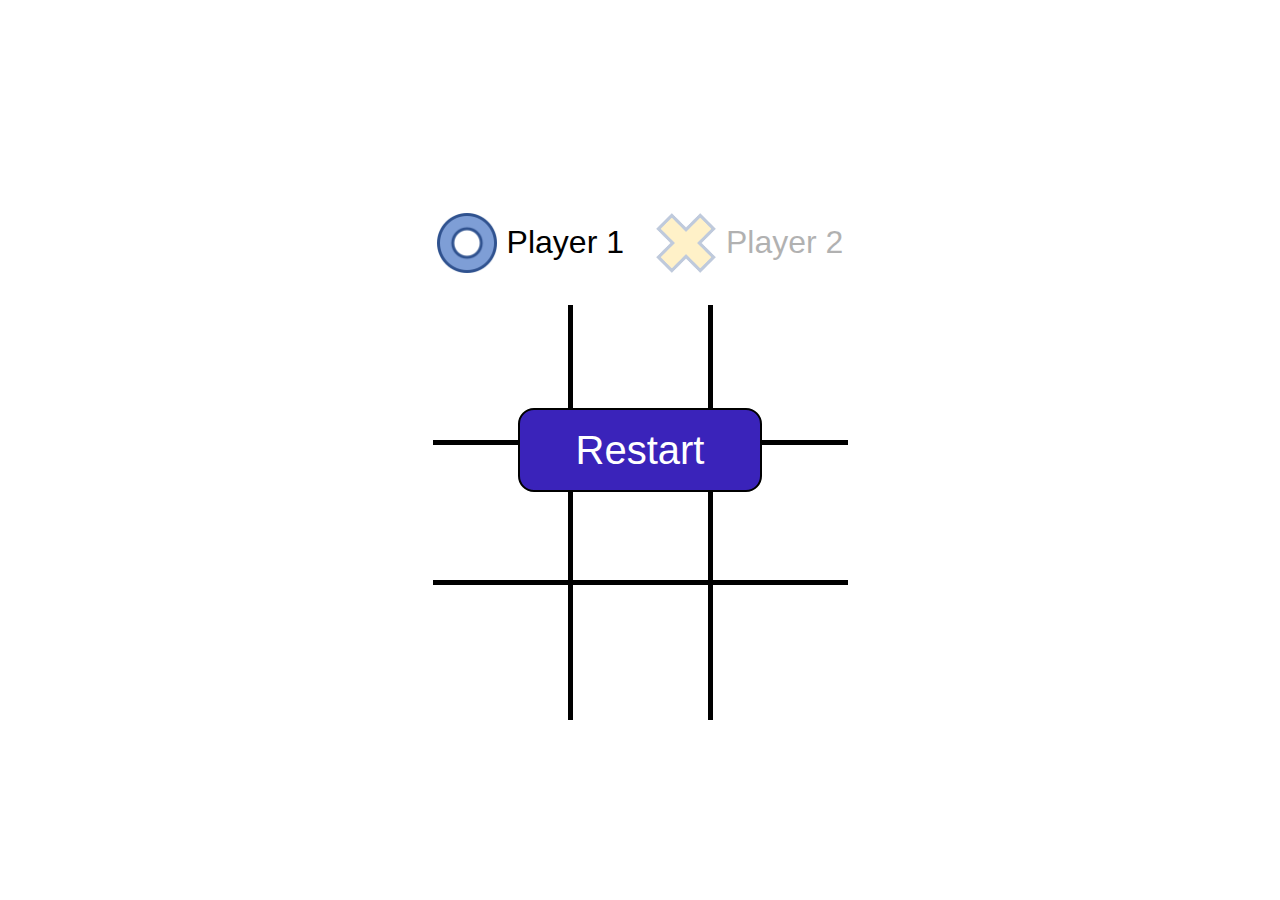
==== game.html @ db1450f5 "create start screen" ====
<!DOCTYPE html>
<html lang="en">
  <head>
    <meta charset="UTF-8" />
    <meta http-equiv="X-UA-Compatible" content="IE=edge" />
    <meta name="viewport" content="width=device-width, initial-scale=1.0" />
    <title>Tic Tac Toe</title>

    <link rel="stylesheet" href="style.css" />
    <link rel="icon" href="#" />
  </head>

  <body>
    <div id="game-over" class="game-over">
      <img
        id="game-over-img"
        class="d-none"
        src="./img/game-over.png"
        alt="GAME OVER"
      />
      <a id="restart-btn" class="btn-01 d-none" onclick="restart()">
        Restart
      </a>
    </div>

    <div class="player-panel">
      <div id="player-1" class="">
        <img src="./img/circle.png" alt="" />
        Player 1
      </div>
      <div id="player-2" class="player-inactive">
        <img src="./img/cross.png" alt="" />
        Player 2
      </div>
    </div>

    <div class="game-board">
      <!-- win lines -->

      <div id="line-0" class="h-line" style="top: 62px"></div>
      <div id="line-1" class="h-line" style="top: 202px"></div>
      <div id="line-2" class="h-line" style="bottom: 62px"></div>

      <div id="line-3" class="v-line" style="left: 62px"></div>
      <div id="line-4" class="v-line" style="left: 202px"></div>
      <div id="line-5" class="v-line" style="right: 62px"></div>

      <div
        id="line-6"
        class="v-line"
        style="left: 202px; transform: rotate(-45deg) scaleX(0)"
      ></div>
      <div
        id="line-7"
        class="v-line"
        style="left: 202px; transform: rotate(45deg) scaleX(0)"
      ></div>

      <!-- Game Board -->
      <table>
        <tr>
          <td onclick="fillShape(0)">
            <img
              id="circle-0"
              class="shape d-none"
              src="./img/circle.png"
              alt=""
            />
            <img
              id="cross-0"
              class="shape d-none"
              src="./img/cross.png"
              alt=""
            />
          </td>
          <td onclick="fillShape(1)">
            <img
              id="circle-1"
              class="shape d-none"
              src="./img/circle.png"
              alt=""
            />
            <img
              id="cross-1"
              class="shape d-none"
              src="./img/cross.png"
              alt=""
            />
          </td>
          <td onclick="fillShape(2)">
            <img
              id="circle-2"
              class="shape d-none"
              src="./img/circle.png"
              alt=""
            />
            <img
              id="cross-2"
              class="shape d-none"
              src="./img/cross.png"
              alt=""
            />
          </td>
        </tr>
        <tr>
          <td onclick="fillShape(3)">
            <img
              id="circle-3"
              class="shape d-none"
              src="./img/circle.png"
              alt=""
            />
            <img
              id="cross-3"
              class="shape d-none"
              src="./img/cross.png"
              alt=""
            />
          </td>
          <td onclick="fillShape(4)">
            <img
              id="circle-4"
              class="shape d-none"
              src="./img/circle.png"
              alt=""
            />
            <img
              id="cross-4"
              class="shape d-none"
              src="./img/cross.png"
              alt=""
            />
          </td>
          <td onclick="fillShape(5)">
            <img
              id="circle-5"
              class="shape d-none"
              src="./img/circle.png"
              alt=""
            />
            <img
              id="cross-5"
              class="shape d-none"
              src="./img/cross.png"
              alt=""
            />
          </td>
        </tr>
        <tr>
          <td onclick="fillShape(6)">
            <img
              id="circle-6"
              class="shape d-none"
              src="./img/circle.png"
              alt=""
            />
            <img
              id="cross-6"
              class="shape d-none"
              src="./img/cross.png"
              alt=""
            />
          </td>
          <td onclick="fillShape(7)">
            <img
              id="circle-7"
              class="shape d-none"
              src="./img/circle.png"
              alt=""
            />
            <img
              id="cross-7"
              class="shape d-none"
              src="./img/cross.png"
              alt=""
            />
          </td>
          <td onclick="fillShape(8)">
            <img
              id="circle-8"
              class="shape d-none"
              src="./img/circle.png"
              alt=""
            />
            <img
              id="cross-8"
              class="shape d-none"
              src="./img/cross.png"
              alt=""
            />
          </td>
        </tr>
      </table>
    </div>

    <script src="script.js"></script>
  </body>
</html>
---- style.css ----
/* Main */

body {
  display: flex;
  flex-direction: column;
  justify-content: center;
  align-items: center;

  height: 100vh;

  margin: 0;

  font-family: Arial, Helvetica, sans-serif;
}

/* Player Panel */

.player-panel {
  display: flex;

  font-size: 32px;
}

.player-panel div {
  display: flex;
  align-items: center;

  margin: 32px 16px;
}

.player-panel img {
  width: 60px;
  height: 60px;

  margin-right: 10px;
}

.game-board {
  position: relative;
}

.player-inactive {
  opacity: 0.3;
}

/* win lines */

.h-line {
  position: absolute;
  right: 60px;
  left: 60px;

  height: 10px;

  background-color: rgb(22, 204, 46);

  transform: scaleX(0);
  transition: transform 225ms ease-in-out;
}

.v-line {
  position: absolute;
  top: 60px;
  bottom: 60px;

  width: 10px;

  background-color: rgb(22, 204, 46);

  transform: scaleY(0);
  transition: transform 225ms ease-in-out;
}

.make-vertical {
  transform: rotate(90deg);
}

/* Game Board */

table {
  border-collapse: collapse;
}

tr {
  width: 399px;
}

td {
  position: relative;

  width: 133px;
  height: 133px;

  border: 5px solid #000;
  cursor: pointer;
}

td:hover {
  background-color: rgba(25, 221, 0, 0.2);
}

table tr:first-child td {
  border-top: 0;
}

table tr td:first-child {
  border-left: 0;
}

table tr:last-child td {
  border-bottom: 0;
}

table tr td:last-child {
  border-right: 0;
}

/* Images */

.shape {
  position: absolute;
  top: 26px;
  left: 26px;

  width: 80px;
  height: 80px;
}

.d-none {
  display: none;
}

/* Game Over */

.game-over {
  display: flex;
  flex-direction: column;
  justify-content: center;
  align-items: center;

  position: absolute;

  z-index: 10;
}

#game-over-img {
  width: 70vw;

  animation: zoomIn 225ms ease-in-out;
}

@keyframes zoomIn {
  from {
    opacity: 0;
    transform: scale(0);
  }
  to {
    opacity: 1;
    transform: scale(1);
  }
}

.btn-01 {
  display: flex;
  justify-content: center;
  align-items: center;

  width: 240px;
  height: 80px;

  margin: 10px 0;

  background-color: #3a23ba;
  border: 2px solid #000;
  border-radius: 16px;
  color: #fff;
  cursor: pointer;
  font-size: 40px;
  text-decoration: none;

  z-index: 2;
}

.btn-01:hover {
  background-color: rgb(88, 65, 213);
}

/* TITLE SCREEN */

.txt-title {
  font-size: 48px;
}

/* TITEL SCREEN END */
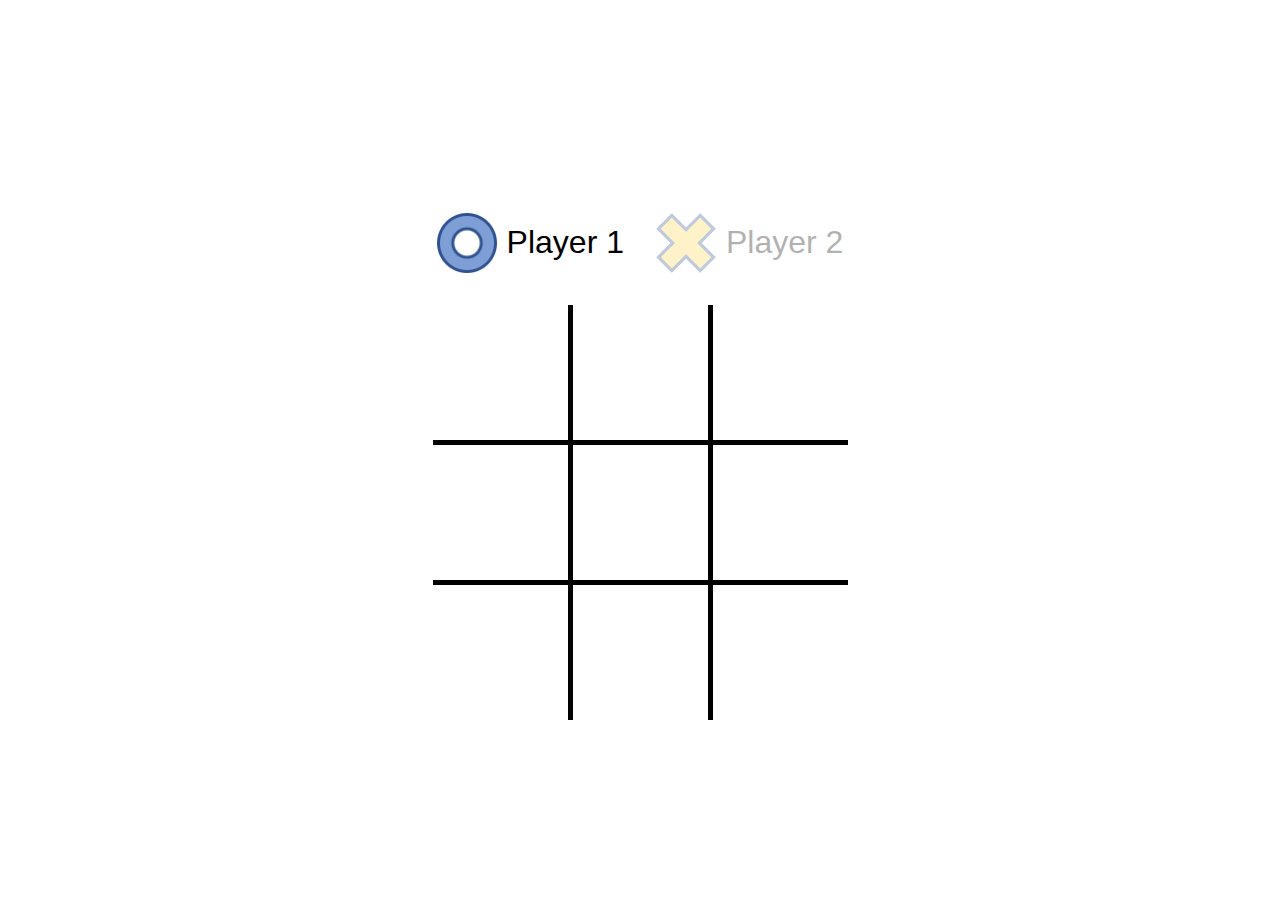
==== commit 7a9536de: "main menu button" ====
--- a/game.html
+++ b/game.html
@@ -18,9 +18,14 @@
         src="./img/game-over.png"
         alt="GAME OVER"
       />
-      <a id="restart-btn" class="btn-01 d-none" onclick="restart()">
-        Restart
-      </a>
+      <div class="gameover-bar">
+        <a id="restart-btn" class="btn-01 d-none" onclick="restart()">
+          Restart
+        </a>
+        <a id="main-menu-btn" class="btn-01 d-none" href="index.html">
+          Main Menu
+        </a>
+      </div>
     </div>
 
     <div class="player-panel">
--- a/style.css
+++ b/style.css
@@ -127,7 +127,7 @@
 }
 
 .d-none {
-  display: none;
+  display: none !important;
 }
 
 /* Game Over */
@@ -147,6 +147,11 @@
   width: 70vw;
 
   animation: zoomIn 225ms ease-in-out;
+}
+
+.gameover-bar {
+  display: flex;
+  gap: 40px;
 }
 
 @keyframes zoomIn {
@@ -187,7 +192,23 @@
 
 /* TITLE SCREEN */
 
+.start-main {
+  display: flex;
+  flex-direction: column;
+  justify-content: center;
+  align-items: center;
+
+  width: 100vw;
+  height: 100vh;
+  background-image: url(./img/ttt-bg-01.jpg);
+  background-repeat: no-repeat;
+  background-position: center;
+  background-size: cover;
+  box-shadow: inset 0 0 0 1000px rgba(0, 0, 0, 0.8);
+}
+
 .txt-title {
+  color: #fff;
   font-size: 48px;
 }
 
